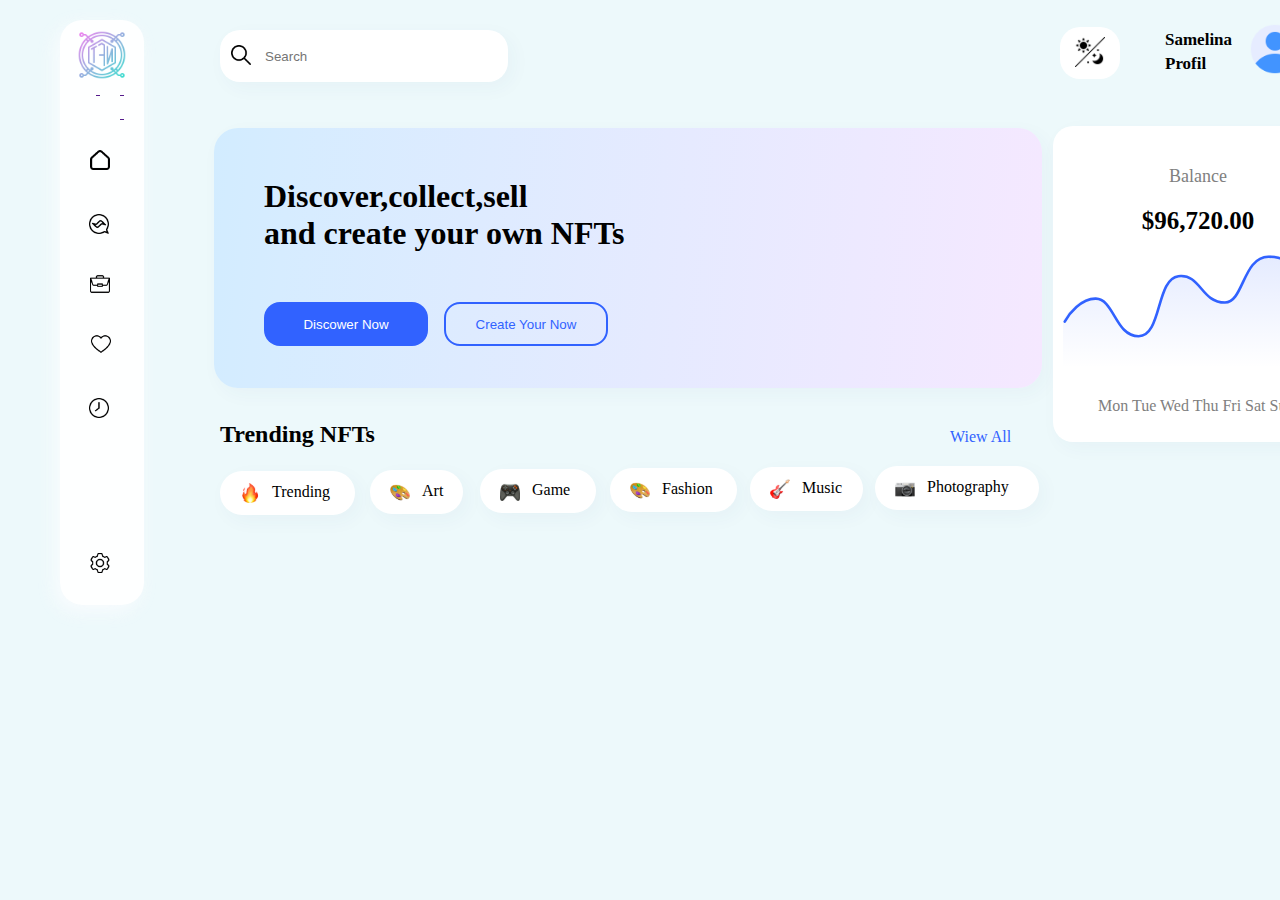
==== dashboard.html @ 2c5b2e49 "file" ====
<!DOCTYPE html>
<html lang="en">
<head>
    <meta charset="UTF-8">
    <meta http-equiv="X-UA-Compatible" content="IE=edge">
    <meta name="viewport" content="width=device-width, initial-scale=1.0">
    <title>NFT Dashboard</title>
    <link rel="stylesheet" href="board.css">
</head>
<body>
    <div class="div">
        <img src="./images/5805285.png" class="logo" alt="">
        <span>
            <a href="">
                <img src="./images/2198321.png" class="home" alt="">
            </a>
        </span>
        <span>
            <a href="">
                <img src="images/5948514.png"
                class="message"  alt="">
            </a>
        </span>
        <span>
            <a href="">
                <img src="./images/1063376.png" class="work" alt="">
            </a>
        </span>
        <span>
            <a href="">
                <img src="./images/heart.png" class="heart" alt="">
            </a>
        </span>
        <span>
            <a href="">
                <img src="./images/cl.png" class="clock" alt="">
            </a>
        </span>
        <span>
            <a href="">
                <img src="./images/st.png" class="set" alt="">
            </a>
        </span>
    </div>
    <div class="nav">
        <input type="text" name="" id="inp_s" placeholder="Search"><img src="./images/se.png" alt="" class="ser">
        <div class="mode">
            <img src="./images/sun.png" class="mod" alt="">
        </div>
            <img src="images/3177440 (1).png" id="imgIcon" alt="">
            <p id="p_one">Samelina</p>
            <p id="p_one">Profil </p>
    </div>
    <div class="header">
        <img src="./images/img.svg" alt="" id="flw">
        <h1 class="hgh1">Discover,collect,sell <br> and create your own NFTs</h1>
        <button id="btn_dc">Discower Now</button>
        <button id="btn_cd">Create Your Now</button>
    </div>
    <div class="header_box">
        <p style="text-align: center; color: gray; transform: translateY(40px); font-size: 18px;">Balance</p>
        <p style="text-align: center; font-weight: bold; transform: translateY(60px); font-size: 25px;">$96,720.00</p>
        <img src="./images/mm.svg" style="width: 270px; transform: translateY(80px) translateX(10px);" alt="">
        <img src="./images/br.svg" style="transform: translateX(10px) translateY(-16px);" alt="">
        <div class="spans">
            <span style="color: gray;">Mon</span>
            <span style="color: gray;">Tue</span>
            <span style="color: gray;">Wed</span>
            <span style="color: gray;">Thu</span>
            <span style="color: gray;">Fri</span>
            <span style="color: gray;">Sat</span>
            <span style="color: gray;">Sun</span>
        </div>
    </div>
    <div class="trending">
        <h2 style="transform: translateY(215px) translateX(220px); width: 200px;">Trending NFTs</h2>
        <p style="color: #3162FF; transform: translateY(195px) translateX(950px);width: 100px;">Wiew All</p>
    </div>
    <div class="boxes_divs">
        <div class="div1"><img src="./images/fire.svg" alt=""><span style="text-align: center;">Trending</span></div>
        <div class="div2"><img src="./images/art.svg" alt=""><span style="text-align: center;">Art</span></div>
        <div class="div3"><img src="./images/game.svg" alt=""><span style="text-align: center;">Game</span></div>
        <div class="div4"><img src="./images/art.svg" alt=""><span style="text-align: center;">Fashion</span></div>
        <div class="div5"><img src="./images/guit.svg" alt=""><span style="text-align: center;">Music</span></div>
        <div class="div6"><img src="./images/cam.svg" alt=""><span style="text-align: center;">Photography</span></div>
    </div>
</body>
</html>
---- board.css ----
*{
    padding: 0;
    margin: 0;
    box-sizing: border-box;
}
body{
    background: #EDF9FB;    
}
.div{
    position: absolute;
    width: 84px;
    height: 585px;
    left: 60px;
    top: 20px;
    background: #ffffffe8;
    box-shadow: 5px 6px 19px rgba(253, 253, 255, 0.788);
    transform: matrix(-1, 0, 0, 1, 0, 0);
    border-radius: 22px;
}
.logo{
    transform: translateX(17px) translateY(10px);
    width: 50px;
    height: 50px;
}
.home{
    width: 20px;
    height: 20px;
    transform: translateX(-20px) translateY(100px);
}
.message{
    width: 20px;
    height: 20px;
    transform: translateX(35px) translateY(140px);
}
.work{
    width: 20px;
    height: 20px;
    transform: translateX(10px) translateY(200px);
}
.heart{
    width: 20px;
    height: 20px;
    transform: translateY(260px) translateX(-15px);
}
.clock{
    width: 20px;
    height: 20px;
    transform: translateX(35px) translateY(300px);
}
.set{
    width: 20px;
    height: 20px;
    transform: translateX(10px) translateY(455px);
}
#inp_s{
    transform: translateX(220px) translateY(30px);
    border: none;
    outline: none;
    padding-left: 45px;
    width: 288px;
    height: 52px;
    background: #FFFFFF;
    box-shadow: 5px 6px 19px rgba(62, 72, 118, 0.04);
    border-radius: 20px;
}
.ser{
    width: 20px;
    height: 20px;
    transform: translateY(34px) translateX(-57px);
}
.mode{
    height: 52px;
    width: 60px;
    border-radius: 20px;
    background-color: #FFFFFF;
    transform: translateX(1060px) translateY(-25px);
}
#imgIcon{
    transform: translateX(1250px) translateY(-80px);
    width: 50px;
    height: 50px;
}
#p_one{
    width: 100px;
    font-size: 17px;
    font-weight: bold;
    line-height: 1.5rem;
    transform: translateX(1165px) translateY(-130px);
}
.mod{
    transform: translateX(15px) translateY(10px);
    width: 30px;
    height: 30px;
}
.header{
    transform: translateX(70px);
    position: absolute;
    width: 828px;
    height: 260px;
    left: 144px;
    top: 128px;
    background: linear-gradient(95.63deg, #D2ECFF 0%, #D6ECFF 9.37%, #F5E8FF 100%);
    box-shadow: 5px 6px 19px rgba(62, 72, 118, 0.04);
    border-radius: 24px;
}
#flw{
    position: absolute;
    transform: translateX(500px) translateY(-40px);
}
.hgh1{
    transform: translate(50px , 50px);
}
#btn_dc{
    transform: translate(50px , 100px);
    color: #ffff;
    border: none;
    outline: none;
    position: absolute;
    width: 164px;
    height: 44px;
    background: #3162FF;
    border-radius: 16px;
    cursor: pointer;
}
#btn_cd{
    cursor: pointer;
    transform: translate(230px , 100px);
    color: #3162FF;
    background: none;
    border: none;
    outline: none;
    position: absolute;
    width: 164px;
    height: 44px;
    border-radius: 16px;
    border: 2px solid #3162FF;
}
.header_box{
    position: absolute;
    width: 290px;
    height: 316px;
    background: #FFFFFF;
    box-shadow: 5px 6px 19px rgba(62, 72, 118, 0.04);
    border-radius: 20px;
    transform: translateX(1053px) translateY(-80px);
}
.spans{
    width: 250px;
    transform: translateY(-15px) translateX(45px);
}
.div1{
    display: flex;
    flex-direction: row;
    align-items: flex-start;
    padding: 12px 20px;
    gap: 12px;
    width: 135px;
    height: 44px;
    background: #FFFFFF;
    box-shadow: 5px 6px 19px rgba(62, 72, 118, 0.04);
    border-radius: 29px;
    flex: none;
    order: 0;
    flex-grow: 0;
    transform: translateY(220px) translateX(220px);
}
.div2{
    display: flex;
    flex-direction: row;
    align-items: flex-start;
    padding: 12px 20px;
    gap: 12px;
    width: 93px;
    height: 44px;
    background: #FFFFFF;
    box-shadow: 5px 6px 19px rgba(62, 72, 118, 0.04);
    border-radius: 29px;
    flex: none;
    order: 1;
    flex-grow: 0;
    transform: translateY(175px) translateX(370px);
}
.div3{
    display: flex;
    flex-direction: row;
    align-items: flex-start;
    padding: 12px 20px;
    gap: 12px;
    width: 116px;
    height: 44px;
    background: #FFFFFF;
    box-shadow: 5px 6px 19px rgba(62, 72, 118, 0.04);
    border-radius: 29px;
    flex: none;
    order: 0;
    flex-grow: 0;
    transform: translateY(130px) translateX(480px);
}
.div4{
    display: flex;
    flex-direction: row;
    align-items: flex-start;
    padding: 12px 20px;
    gap: 12px;
    width: 127px;
    height: 44px;
    background: #FFFFFF;
    box-shadow: 5px 6px 19px rgba(62, 72, 118, 0.04);
    border-radius: 29px;
    flex: none;
    order: 0;
    flex-grow: 0;
    transform: translateY(85px) translateX(610px);
}
.div5{
    display: flex;
    flex-direction: row;
    align-items: flex-start;
    padding: 12px 20px;
    gap: 12px;
    width: 113px;
    height: 44px;
    background: #FFFFFF;
    box-shadow: 5px 6px 19px rgba(62, 72, 118, 0.04);
    border-radius: 29px;
    flex: none;
    order: 0;
    flex-grow: 0;
    transform:translateY(40px) translateX(750px);
}
.div6{
    display: flex;
    flex-direction: row;
    align-items: flex-start;
    padding: 12px 20px;
    gap: 12px;
    width: 164px;
    height: 44px;
    background: #FFFFFF;
    box-shadow: 5px 6px 19px rgba(62, 72, 118, 0.04);
    border-radius: 29px;
    flex: none;
    order: 0;
    flex-grow: 0;
    transform: translateY(-5px) translateX(875px);
}
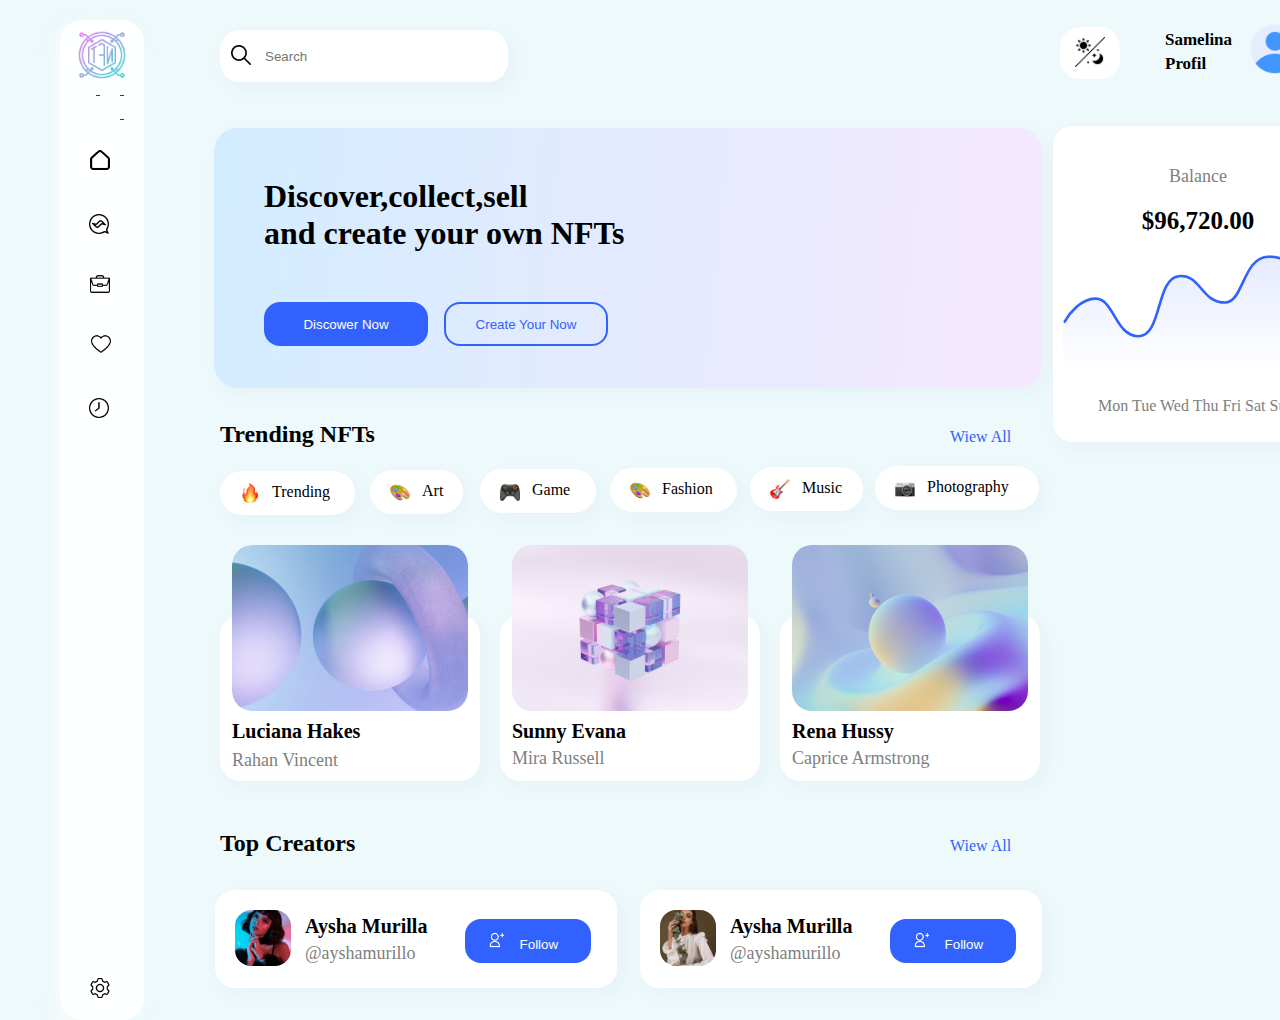
==== commit 5f48ddc2: "file upload" ====
--- a/dashboard.html
+++ b/dashboard.html
@@ -48,18 +48,32 @@
             <img src="./images/sun.png" class="mod" alt="">
         </div>
             <img src="images/3177440 (1).png" id="imgIcon" alt="">
-            <p id="p_one">Samelina</p>
-            <p id="p_one">Profil </p>
+            <p id="p_one">
+                Samelina
+            </p>
+            <p id="p_one">
+                Profil
+            </p>
     </div>
     <div class="header">
         <img src="./images/img.svg" alt="" id="flw">
-        <h1 class="hgh1">Discover,collect,sell <br> and create your own NFTs</h1>
-        <button id="btn_dc">Discower Now</button>
-        <button id="btn_cd">Create Your Now</button>
+        <h1 class="hgh1">
+            Discover,collect,sell <br> and create your own NFTs
+        </h1>
+        <button id="btn_dc">
+            Discower Now
+        </button>
+        <button id="btn_cd">
+            Create Your Now
+        </button>
     </div>
     <div class="header_box">
-        <p style="text-align: center; color: gray; transform: translateY(40px); font-size: 18px;">Balance</p>
-        <p style="text-align: center; font-weight: bold; transform: translateY(60px); font-size: 25px;">$96,720.00</p>
+        <p style="text-align: center; color: gray; transform: translateY(40px); font-size: 18px;">
+            Balance
+        </p>
+        <p style="text-align: center; font-weight: bold; transform: translateY(60px); font-size: 25px;">
+            $96,720.00
+        </p>
         <img src="./images/mm.svg" style="width: 270px; transform: translateY(80px) translateX(10px);" alt="">
         <img src="./images/br.svg" style="transform: translateX(10px) translateY(-16px);" alt="">
         <div class="spans">
@@ -84,5 +98,68 @@
         <div class="div5"><img src="./images/guit.svg" alt=""><span style="text-align: center;">Music</span></div>
         <div class="div6"><img src="./images/cam.svg" alt=""><span style="text-align: center;">Photography</span></div>
     </div>
+    <div class="tabs">
+            <div class="divText">
+                <img src="./images/divbg.svg" class="divBg" alt="">
+                <h2 style="font-size: 20px; font-weight: bold; transform: translateX(12px) translateY(105px);">
+                    Luciana Hakes
+                </h2>
+                <p style="color: gray; transform: translateX(12px) translateY(112px); font-size: 18px; font-weight: 500;">
+                    Rahan Vincent
+                </p>
+            </div>
+            <div class="divText2">
+                <img src="./images/divbg2.svg" class="divBg2" alt="">
+                <h2 style="font-size: 20px; font-weight: bold; transform: translateX(12px) translateY(-65px);">
+                    Sunny Evana
+                </h2>
+                <p style="color: gray; transform: translateX(12px) translateY(-60px); font-size: 18px; font-weight: 500;">
+                    Mira Russell
+                </p>
+            </div>
+            <div class="divText3">
+                <img src="./images/divbg3.svg" class="divbg3" alt="">
+                <h2 style="font-size: 20px; font-weight: bold; transform: translateX(12px) translateY(-65px);">
+                    Rena Hussy
+                </h2>
+                <p style="color: gray; transform: translateX(12px) translateY(-60px); font-size: 18px; font-weight: 500;">
+                    Caprice Armstrong
+                </p>
+            </div>
+    </div>
+    <div class="trendingg">
+        <h2 style="transform: translateY(215px) translateX(220px); width: 200px;">
+            Top Creators
+        </h2>
+        <p style="color: #3162FF; transform: translateY(195px) translateX(950px);width: 100px;">
+            Wiew All
+        </p>
+    </div>
+    <div class="follow1">
+        <img src="images/gr.svg" style="transform: translate(20px , 20px);" alt="">
+        <p style="font-weight: bold; font-size: 20px; transform: translate(90px , -35px);">
+            Aysha Murilla
+        </p>
+        <p style="color: gray; font-size: 18px;transform: translate(90px , -30px);">
+            @ayshamurillo
+        </p>
+        <button type="button" id="btnFl">
+            <img src="./images/add-user.png" style="width: 18px; height: 18px;" alt="">
+            <span style="margin: 5px 10px;">Follow</span>
+        </button>
+    </div>
+    <div class="follow2">
+        <img src="images/imguser.svg" style="transform: translate(20px , 20px);" alt="">
+        <p style="font-weight: bold; font-size: 20px; transform: translate(90px , -35px);">
+            Aysha Murilla
+        </p>
+        <p style="color: gray; font-size: 18px;transform: translate(90px , -30px);">
+            @ayshamurillo
+        </p>
+        <button type="button" id="btnFl">
+            <img src="./images/add-user.png" style="width: 18px; height: 18px;" alt="">
+            <span style="margin: 5px 10px;">Follow</span>
+        </button>
+    </div>
 </body>
 </html>--- a/board.css
+++ b/board.css
@@ -9,7 +9,7 @@
 .div{
     position: absolute;
     width: 84px;
-    height: 585px;
+    height: 1000px;
     left: 60px;
     top: 20px;
     background: #ffffffe8;
@@ -50,7 +50,7 @@
 .set{
     width: 20px;
     height: 20px;
-    transform: translateX(10px) translateY(455px);
+    transform: translateX(10px) translateY(880px);
 }
 #inp_s{
     transform: translateX(220px) translateY(30px);
@@ -244,3 +244,77 @@
     flex-grow: 0;
     transform: translateY(-5px) translateX(875px);
 }
+.divBg{
+    position: absolute;
+    width: 236px;
+    height: 166px;
+    border-radius: 20px;
+    transform: translateX(12px) translateY(-70px);
+}
+.divText{   
+    position: absolute;
+    width: 260px;
+    height: 166px;
+    background: #FFFFFF;
+    box-shadow: 5px 6px 19px rgba(62, 72, 118, 0.04);
+    border-radius: 20px;
+    z-index: -10;
+    transform: translateY(100px) translateX(220px);
+}
+.divText2{
+    position: absolute;
+    width: 260px;
+    height: 166px;
+    background: #FFFFFF;
+    box-shadow: 5px 6px 19px rgba(62, 72, 118, 0.04);
+    border-radius: 20px;
+    transform: translateY(100px) translateX(500px);
+}
+.divBg2{
+    transform: translateX(12px) translateY(-70px);
+}
+.divText3{
+    position: absolute;
+    width: 260px;
+    height: 166px;
+    background: #FFFFFF;
+    box-shadow: 5px 6px 19px rgba(62, 72, 118, 0.04);
+    border-radius: 20px;
+    z-index: -10;
+    transform: translateY(100px) translateX(780px);
+}
+.divbg3{
+    transform: translateX(12px) translateY(-70px);
+}
+.trendingg{
+    transform: translateY(100px);
+}
+.follow1{
+    position: absolute;
+    width: 402px;
+    height: 98px;
+    background: #FFFFFF;
+    box-shadow: 5px 6px 19px rgba(62, 72, 118, 0.04);
+    border-radius: 20px;
+    transform: translateX(215px) translateY(330px) !important;
+}
+#btnFl{
+    color: #ffff;
+    border: none;
+    outline: none;
+    position: absolute;
+    width: 126px;
+    height: 44px;
+    background: #3162FF;
+    border-radius: 16px;
+    transform: translateX(250px) translateY(-75px);
+}
+.follow2{
+    position: absolute;
+    width: 402px;
+    height: 98px;
+    background: #FFFFFF;
+    box-shadow: 5px 6px 19px rgba(62, 72, 118, 0.04);
+    border-radius: 20px;
+    transform: translateX(640px) translateY(330px) !important;
+}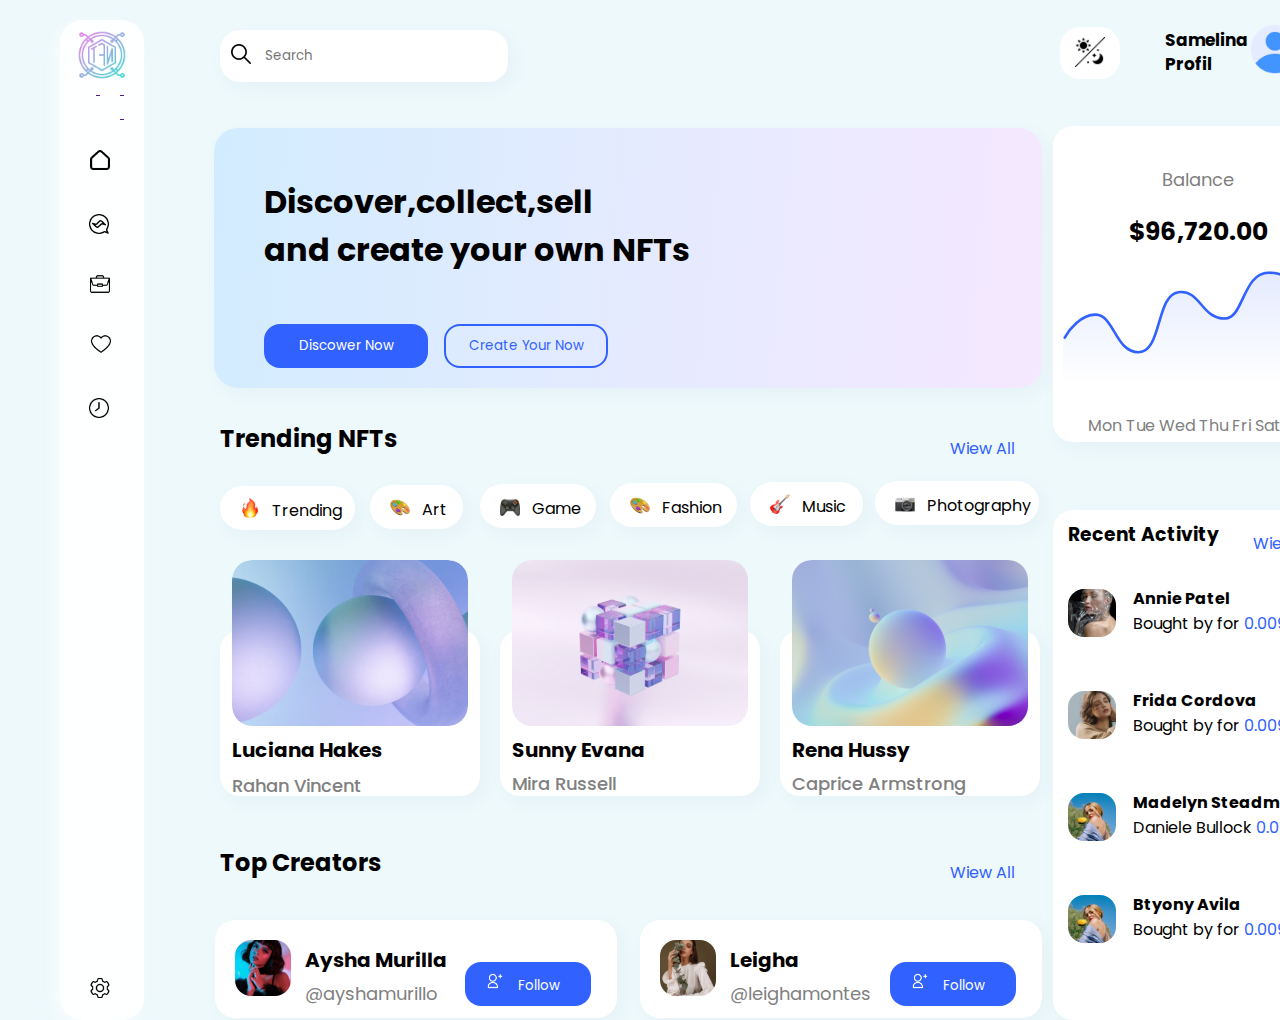
==== commit 072dd3b0: "end" ====
--- a/dashboard.html
+++ b/dashboard.html
@@ -6,6 +6,9 @@
     <meta name="viewport" content="width=device-width, initial-scale=1.0">
     <title>NFT Dashboard</title>
     <link rel="stylesheet" href="board.css">
+    <link rel="preconnect" href="https://fonts.googleapis.com">
+    <link rel="preconnect" href="https://fonts.gstatic.com" crossorigin>
+    <link href="https://fonts.googleapis.com/css2?family=Poppins:wght@400;600&display=swap" rel="stylesheet">
 </head>
 <body>
     <div class="div">
@@ -68,98 +71,190 @@
         </button>
     </div>
     <div class="header_box">
-        <p style="text-align: center; color: gray; transform: translateY(40px); font-size: 18px;">
+        <p style="font-family: 'Poppins', sans-serif;text-align: center; color: gray; transform: translateY(40px); font-size: 18px;">
             Balance
         </p>
-        <p style="text-align: center; font-weight: bold; transform: translateY(60px); font-size: 25px;">
+        <p style="font-family: 'Poppins', sans-serif;text-align: center; font-weight: bold; transform: translateY(60px); font-size: 25px;">
             $96,720.00
         </p>
         <img src="./images/mm.svg" style="width: 270px; transform: translateY(80px) translateX(10px);" alt="">
         <img src="./images/br.svg" style="transform: translateX(10px) translateY(-16px);" alt="">
         <div class="spans">
-            <span style="color: gray;">Mon</span>
-            <span style="color: gray;">Tue</span>
-            <span style="color: gray;">Wed</span>
-            <span style="color: gray;">Thu</span>
-            <span style="color: gray;">Fri</span>
-            <span style="color: gray;">Sat</span>
-            <span style="color: gray;">Sun</span>
+            <span style="color: gray;font-family: 'Poppins', sans-serif;">Mon</span>
+            <span style="color: gray;font-family: 'Poppins', sans-serif;">Tue</span>
+            <span style="color: gray;font-family: 'Poppins', sans-serif;">Wed</span>
+            <span style="color: gray;font-family: 'Poppins', sans-serif;">Thu</span>
+            <span style="color: gray;font-family: 'Poppins', sans-serif;">Fri</span>
+            <span style="color: gray;font-family: 'Poppins', sans-serif;">Sat</span>
+            <span style="color: gray;font-family: 'Poppins', sans-serif;">Sun</span>
         </div>
     </div>
     <div class="trending">
-        <h2 style="transform: translateY(215px) translateX(220px); width: 200px;">Trending NFTs</h2>
-        <p style="color: #3162FF; transform: translateY(195px) translateX(950px);width: 100px;">Wiew All</p>
+        <h2 style="font-family: 'Poppins', sans-serif;transform: translateY(215px) translateX(220px); width: 200px;">
+            Trending NFTs
+        </h2>
+        <p style="font-family: 'Poppins', sans-serif;color: #3162FF; transform: translateY(195px) translateX(950px);width: 100px;">
+            Wiew All
+        </p>
     </div>
     <div class="boxes_divs">
-        <div class="div1"><img src="./images/fire.svg" alt=""><span style="text-align: center;">Trending</span></div>
-        <div class="div2"><img src="./images/art.svg" alt=""><span style="text-align: center;">Art</span></div>
-        <div class="div3"><img src="./images/game.svg" alt=""><span style="text-align: center;">Game</span></div>
-        <div class="div4"><img src="./images/art.svg" alt=""><span style="text-align: center;">Fashion</span></div>
-        <div class="div5"><img src="./images/guit.svg" alt=""><span style="text-align: center;">Music</span></div>
-        <div class="div6"><img src="./images/cam.svg" alt=""><span style="text-align: center;">Photography</span></div>
+        <div class="div1">
+            <img src="./images/fire.svg" alt="">
+            <span style="font-family: 'Poppins', sans-serif;text-align: center;">
+                Trending
+            </span>
+        </div>
+        <div class="div2">
+            <img src="./images/art.svg" alt="">
+            <span style="font-family: 'Poppins', sans-serif;text-align: center;">
+                Art
+            </span>
+        </div>
+        <div class="div3">
+            <img src="./images/game.svg" alt="">
+            <span style="font-family: 'Poppins', sans-serif;text-align: center;">
+                Game
+            </span>
+        </div>
+        <div class="div4">
+            <img src="./images/art.svg" alt="">
+            <span style="font-family: 'Poppins', sans-serif;text-align: center;">
+                Fashion
+            </span>
+        </div>
+        <div class="div5">
+            <img src="./images/guit.svg" alt="">
+            <span style="font-family: 'Poppins', sans-serif;text-align: center;">
+                Music
+            </span>
+        </div>
+        <div class="div6">
+            <img src="./images/cam.svg" alt="">
+            <span style="font-family: 'Poppins', sans-serif;text-align: center;">
+                Photography
+            </span>
+        </div>
     </div>
     <div class="tabs">
             <div class="divText">
                 <img src="./images/divbg.svg" class="divBg" alt="">
-                <h2 style="font-size: 20px; font-weight: bold; transform: translateX(12px) translateY(105px);">
+                <h2 style=" font-family: 'Poppins', sans-serif;font-size: 20px; font-weight: bold; transform: translateX(12px) translateY(105px);">
                     Luciana Hakes
                 </h2>
-                <p style="color: gray; transform: translateX(12px) translateY(112px); font-size: 18px; font-weight: 500;">
+                <p style=" font-family: 'Poppins', sans-serif;color: gray; transform: translateX(12px) translateY(112px); font-size: 18px; font-weight: 500;">
                     Rahan Vincent
                 </p>
             </div>
             <div class="divText2">
                 <img src="./images/divbg2.svg" class="divBg2" alt="">
-                <h2 style="font-size: 20px; font-weight: bold; transform: translateX(12px) translateY(-65px);">
+                <h2 style=" font-family: 'Poppins', sans-serif;font-size: 20px; font-weight: bold; transform: translateX(12px) translateY(-65px);">
                     Sunny Evana
                 </h2>
-                <p style="color: gray; transform: translateX(12px) translateY(-60px); font-size: 18px; font-weight: 500;">
+                <p style="font-family: 'Poppins', sans-serif;color: gray; transform: translateX(12px) translateY(-60px); font-size: 18px; font-weight: 500;">
                     Mira Russell
                 </p>
             </div>
             <div class="divText3">
                 <img src="./images/divbg3.svg" class="divbg3" alt="">
-                <h2 style="font-size: 20px; font-weight: bold; transform: translateX(12px) translateY(-65px);">
+                <h2 style="font-family: 'Poppins', sans-serif;font-size: 20px; font-weight: bold; transform: translateX(12px) translateY(-65px);">
                     Rena Hussy
                 </h2>
-                <p style="color: gray; transform: translateX(12px) translateY(-60px); font-size: 18px; font-weight: 500;">
+                <p style="font-family: 'Poppins', sans-serif;color: gray; transform: translateX(12px) translateY(-60px); font-size: 18px; font-weight: 500;">
                     Caprice Armstrong
                 </p>
             </div>
     </div>
     <div class="trendingg">
-        <h2 style="transform: translateY(215px) translateX(220px); width: 200px;">
+        <h2 style="font-family: 'Poppins', sans-serif;transform: translateY(215px) translateX(220px); width: 200px;">
             Top Creators
         </h2>
-        <p style="color: #3162FF; transform: translateY(195px) translateX(950px);width: 100px;">
+        <p style="font-family: 'Poppins', sans-serif;color: #3162FF; transform: translateY(195px) translateX(950px);width: 100px;">
             Wiew All
         </p>
     </div>
     <div class="follow1">
         <img src="images/gr.svg" style="transform: translate(20px , 20px);" alt="">
-        <p style="font-weight: bold; font-size: 20px; transform: translate(90px , -35px);">
+        <p style="font-family: 'Poppins', sans-serif;font-weight: bold; font-size: 20px; transform: translate(90px , -35px);">
             Aysha Murilla
         </p>
-        <p style="color: gray; font-size: 18px;transform: translate(90px , -30px);">
+        <p style="font-family: 'Poppins', sans-serif;color: gray; font-size: 18px;transform: translate(90px , -30px);">
             @ayshamurillo
         </p>
         <button type="button" id="btnFl">
             <img src="./images/add-user.png" style="width: 18px; height: 18px;" alt="">
-            <span style="margin: 5px 10px;">Follow</span>
+            <span style="font-family: 'Poppins', sans-serif;margin: 5px 10px;">Follow</span>
         </button>
     </div>
     <div class="follow2">
         <img src="images/imguser.svg" style="transform: translate(20px , 20px);" alt="">
-        <p style="font-weight: bold; font-size: 20px; transform: translate(90px , -35px);">
-            Aysha Murilla
-        </p>
-        <p style="color: gray; font-size: 18px;transform: translate(90px , -30px);">
-            @ayshamurillo
+        <p style="font-family: 'Poppins', sans-serif;font-weight: bold; font-size: 20px; transform: translate(90px , -35px);">
+            Leigha
+        </p>
+        <p style="font-family: 'Poppins', sans-serif;color: gray; font-size: 18px;transform: translate(90px , -30px);">
+           @leighamontes
         </p>
         <button type="button" id="btnFl">
             <img src="./images/add-user.png" style="width: 18px; height: 18px;" alt="">
-            <span style="margin: 5px 10px;">Follow</span>
-        </button>
+            <span style="font-family: 'Poppins', sans-serif;margin: 5px 10px;">Follow</span>
+        </button>
+    </div>
+    <div class="header_box_two">
+        <h3 style="font-family: 'Poppins', sans-serif;transform: translate(15px , 10px); width: 200px;">
+            Recent Activity
+        </h3>
+        <p style="font-family: 'Poppins', sans-serif;transform: translate(200px , -8px); color: #3162FF; width: 100px;">
+            Wiew All
+        </p>
+        <span>
+            <img src="./user_img/img1.svg" style="transform: translate(15px , 25px);" alt="">
+            <p style="font-family: 'Poppins', sans-serif;font-weight: bold; transform: translate(80px , -30px)">
+                Annie Patel
+            </p>
+            <p style="font-family: 'Poppins', sans-serif;transform: translateX(80px) translateY(-30px)">
+                Bought by for
+                 <span style="font-family: 'Poppins', sans-serif;color: #3162FF;">
+                    0.009 ETH
+                </span>
+            </p>
+        </span>
+        <span>
+            <img src="./user_img/img3.svg" style="transform: translate(15px , 25px);"    alt="">
+            <p style="font-family: 'Poppins', sans-serif;font-weight: bold; transform: translate(80px , -30px)">
+                Frida Cordova
+            </p>
+            <p style="font-family: 'Poppins', sans-serif;transform: translateX(80px) translateY(-30px)">
+                Bought by for
+                 <span style="font-family: 'Poppins', sans-serif;color: #3162FF;">
+                    0.009 ETH
+                </span>
+            </p>
+        </span>
+        <span>
+            <img src="./user_img/img4.svg" style="transform: translate(15px , 25px);"    alt="">
+            <p style="font-family: 'Poppins', sans-serif;font-weight: bold; transform: translate(80px , -30px)">
+                Madelyn Steadman
+            </p>
+            <p style="font-family: 'Poppins', sans-serif;transform: translateX(80px) translateY(-30px)">
+                Daniele Bullock
+                 <span style="font-family: 'Poppins', sans-serif;color: #3162FF;">
+                    0.009 ETH
+                </span>
+            </p>
+        </span>
+        <span>
+            <img src="./user_img/img5.svg" style="transform: translate(15px , 25px);"    alt="">
+            <p style="font-family: 'Poppins', sans-serif;font-weight: bold; transform: translate(80px , -30px)">
+                Btyony Avila
+            </p>
+            <p style="font-family: 'Poppins', sans-serif;transform: translateX(80px) translateY(-30px)">
+                Bought by for
+                 <span style="font-family: 'Poppins', sans-serif;color: #3162FF;">
+                    0.009 ETH
+                </span>
+            </p>
+        </span>
+        <span>
+            
     </div>
 </body>
 </html>--- a/board.css
+++ b/board.css
@@ -4,7 +4,8 @@
     box-sizing: border-box;
 }
 body{
-    background: #EDF9FB;    
+    background: #EDF9FB;  
+    overflow-x: hidden;  
 }
 .div{
     position: absolute;
@@ -53,6 +54,7 @@
     transform: translateX(10px) translateY(880px);
 }
 #inp_s{
+    font-family: 'Poppins', sans-serif;
     transform: translateX(220px) translateY(30px);
     border: none;
     outline: none;
@@ -82,6 +84,7 @@
 }
 #p_one{
     width: 100px;
+    font-family: 'Poppins', sans-serif;
     font-size: 17px;
     font-weight: bold;
     line-height: 1.5rem;
@@ -108,6 +111,7 @@
     transform: translateX(500px) translateY(-40px);
 }
 .hgh1{
+    font-family: 'Poppins', sans-serif;
     transform: translate(50px , 50px);
 }
 #btn_dc{
@@ -121,6 +125,7 @@
     background: #3162FF;
     border-radius: 16px;
     cursor: pointer;
+    font-family: 'Poppins', sans-serif;
 }
 #btn_cd{
     cursor: pointer;
@@ -134,6 +139,7 @@
     height: 44px;
     border-radius: 16px;
     border: 2px solid #3162FF;
+    font-family: 'Poppins', sans-serif;
 }
 .header_box{
     position: absolute;
@@ -146,7 +152,7 @@
 }
 .spans{
     width: 250px;
-    transform: translateY(-15px) translateX(45px);
+    transform: translateY(-15px) translateX(35px);
 }
 .div1{
     display: flex;
@@ -317,4 +323,13 @@
     box-shadow: 5px 6px 19px rgba(62, 72, 118, 0.04);
     border-radius: 20px;
     transform: translateX(640px) translateY(330px) !important;
+}
+.header_box_two{
+    position: absolute;
+    width: 290px;
+    height: 510px;
+    background: #FFFFFF;
+    box-shadow: 5px 6px 19px rgba(62, 72, 118, 0.04);
+    border-radius: 20px;
+    transform: translateX(1053px) translateY(-80px);
 }